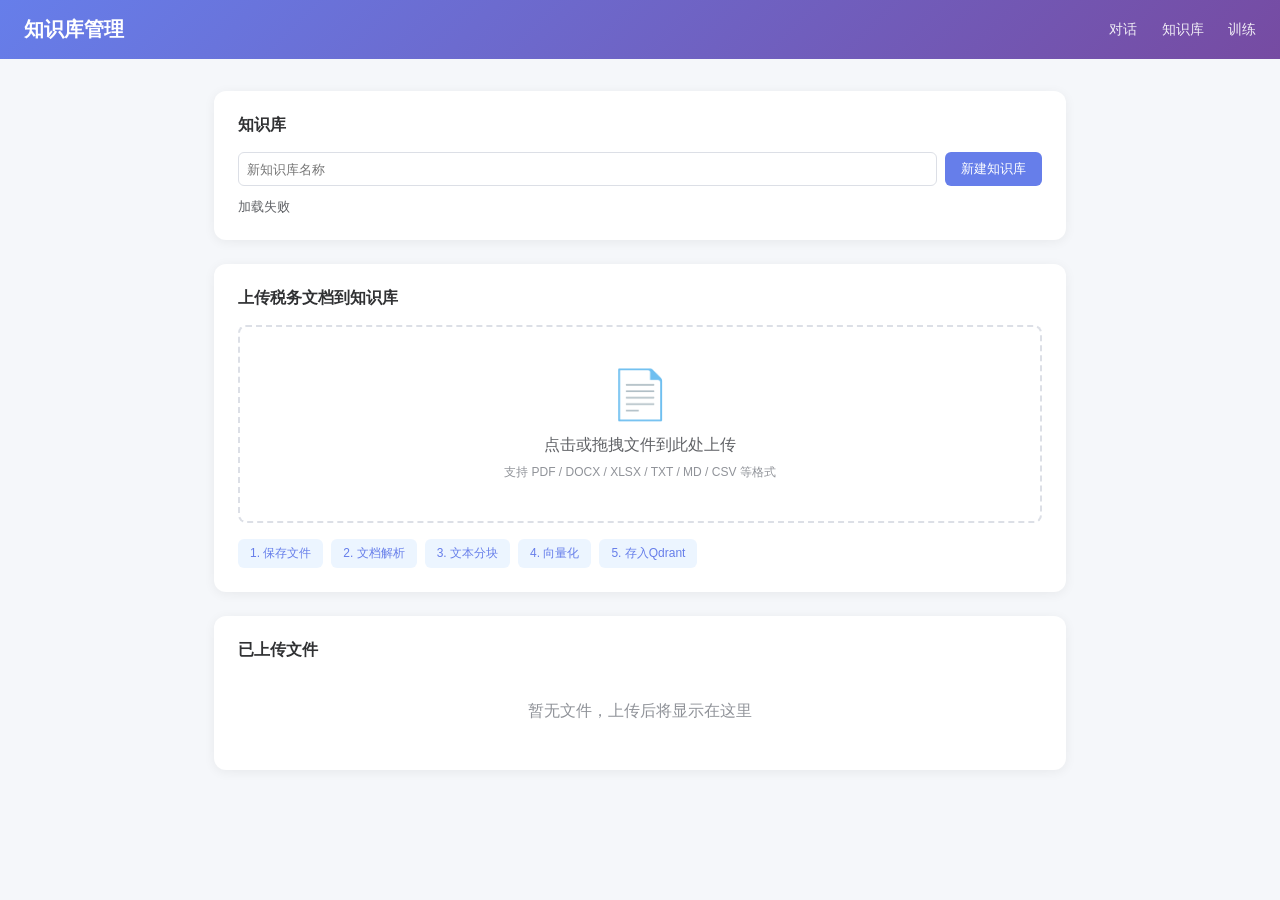
==== web/templates/knowledge.html @ 7cf4ede6 "261008，问题排查" ====
<!DOCTYPE html>
<html lang="zh-CN">
<head>
    <meta charset="UTF-8">
    <meta name="viewport" content="width=device-width, initial-scale=1.0">
    <title>知识库管理 - 税务Agent</title>
    <style>
        * { box-sizing: border-box; margin: 0; padding: 0; }
        body { font-family: -apple-system, BlinkMacSystemFont, "Segoe UI", "PingFang SC", sans-serif; background: #f5f7fa; min-height: 100vh; }
        header { background: linear-gradient(135deg, #667eea 0%, #764ba2 100%); color: white; padding: 16px 24px; display: flex; justify-content: space-between; align-items: center; }
        header h1 { font-size: 20px; font-weight: 600; }
        nav a { color: white; text-decoration: none; margin-left: 20px; font-size: 14px; opacity: 0.9; }
        nav a:hover { opacity: 1; }
        .container { max-width: 900px; margin: 32px auto; padding: 0 24px; }
        .card { background: white; border-radius: 12px; padding: 24px; box-shadow: 0 2px 12px rgba(0,0,0,0.06); margin-bottom: 24px; }
        .card h2 { font-size: 16px; margin-bottom: 16px; color: #303133; }
        .upload-area { border: 2px dashed #dcdfe6; border-radius: 8px; padding: 40px; text-align: center; cursor: pointer; transition: all 0.2s; }
        .upload-area:hover { border-color: #667eea; background: #f5f7fa; }
        .upload-area.dragover { border-color: #667eea; background: #ecf5ff; }
        .upload-icon { font-size: 48px; margin-bottom: 12px; }
        .upload-text { color: #606266; margin-bottom: 8px; }
        .upload-hint { color: #909399; font-size: 12px; }
        #file-input { display: none; }
        .file-list { margin-top: 16px; }
        .file-item { display: flex; justify-content: space-between; align-items: center; padding: 12px; border-bottom: 1px solid #f0f0f0; }
        .file-item:last-child { border-bottom: none; }
        .file-name { color: #303133; font-size: 14px; }
        .file-status { font-size: 12px; padding: 4px 10px; border-radius: 12px; }
        .status-pending { background: #fdf6ec; color: #e6a23c; }
        .status-success { background: #f0f9eb; color: #67c23a; }
        .status-error { background: #fef0f0; color: #f56c6c; }
        .pipeline-info { display: flex; gap: 8px; margin-top: 16px; flex-wrap: wrap; }
        .pipeline-step { padding: 6px 12px; background: #ecf5ff; color: #667eea; border-radius: 6px; font-size: 12px; }
        .empty-state { text-align: center; padding: 24px; color: #909399; }
        .delete-btn { background: #fef0f0; color: #f56c6c; border: 1px solid #fbc4c4; padding: 4px 12px; border-radius: 6px; cursor: pointer; font-size: 12px; margin-left: 8px; }
        .delete-btn:hover { background: #f56c6c; color: white; }
    </style>
</head>
<body>
    <header>
        <h1>知识库管理</h1>
        <nav>
            <a href="/">对话</a>
            <a href="/knowledge">知识库</a>
            <a href="/training">训练</a>
        </nav>
    </header>
    <div class="container">
        <div class="card">
            <h2>知识库</h2>
            <div style="display:flex; gap:8px; margin-bottom:12px;">
                <input id="kb-name" placeholder="新知识库名称" style="flex:1; padding:8px; border:1px solid #dcdfe6; border-radius:6px;">
                <button onclick="createDatabase()" style="padding:8px 16px; background:#667eea; color:white; border:none; border-radius:6px; cursor:pointer;">新建知识库</button>
            </div>
            <div id="kb-list" style="font-size:13px; color:#606266;">加载中...</div>
        </div>
        <div class="card">
            <h2>上传税务文档到知识库</h2>
            <div class="upload-area" id="upload-area">
                <div class="upload-icon">📄</div>
                <div class="upload-text">点击或拖拽文件到此处上传</div>
                <div class="upload-hint">支持 PDF / DOCX / XLSX / TXT / MD / CSV 等格式</div>
                <input type="file" id="file-input" multiple>
            </div>
            <div class="pipeline-info">
                <span class="pipeline-step">1. 保存文件</span>
                <span class="pipeline-step">2. 文档解析</span>
                <span class="pipeline-step">3. 文本分块</span>
                <span class="pipeline-step">4. 向量化</span>
                <span class="pipeline-step">5. 存入Qdrant</span>
            </div>
        </div>
        <div class="card">
            <h2>已上传文件</h2>
            <div class="file-list" id="file-list">
                <div class="empty-state">暂无文件，上传后将显示在这里</div>
            </div>
        </div>
    </div>

    <script>
        const uploadArea = document.getElementById('upload-area');
        const fileInput = document.getElementById('file-input');
        const fileList = document.getElementById('file-list');
        // 与后端 main.py 鉴权逻辑对齐
        const AUTH_TOKEN = 'Bearer test_token_123';

        uploadArea.onclick = () => fileInput.click();
        uploadArea.ondragover = e => { e.preventDefault(); uploadArea.classList.add('dragover'); };
        uploadArea.ondragleave = () => uploadArea.classList.remove('dragover');
        uploadArea.ondrop = e => { e.preventDefault(); uploadArea.classList.remove('dragover'); handleFiles(e.dataTransfer.files); };
        fileInput.onchange = e => handleFiles(e.target.files);

        async function loadFileList() {
            try {
                const resp = await fetch('/api/knowledge/files', {
                    headers: { 'Authorization': AUTH_TOKEN },
                });
                const data = await resp.json();
                if (data.success && data.files.length > 0) {
                    fileList.innerHTML = '';
                    data.files.forEach(f => {
                        addFileItem(f.file_id, f.file_name || f.file_path, 'success', true);
                    });
                }
            } catch (err) {
                console.error('加载文件列表失败:', err);
            }
        }

        async function deleteFile(fileId, btn) {
            if (!confirm('确定要删除该文件吗？此操作将同时清除向量库中的内容和磁盘文件。')) return;
            btn.textContent = '删除中...';
            btn.disabled = true;
            try {
                const resp = await fetch('/api/knowledge/files/' + fileId, {
                    method: 'DELETE',
                    headers: { 'Authorization': AUTH_TOKEN },
                });
                if (resp.ok) {
                    const item = document.getElementById('file-' + fileId);
                    if (item) item.remove();
                    if (fileList.children.length === 0) {
                        fileList.innerHTML = '<div class="empty-state">暂无文件，上传后将显示在这里</div>';
                    }
                } else {
                    const err = await resp.json();
                    alert('删除失败: ' + (err.detail || '未知错误'));
                    btn.textContent = '删除';
                    btn.disabled = false;
                }
            } catch (err) {
                alert('删除失败: ' + err.message);
                btn.textContent = '删除';
                btn.disabled = false;
            }
        }

        async function handleFiles(files) {
            for (const file of files) {
                const tempId = 'temp_' + Date.now() + '_' + file.name;
                addFileItem(tempId, file.name, 'pending', false);
                const formData = new FormData();
                formData.append('file', file);
                try {
                    const resp = await fetch('/api/knowledge/upload', {
                        method: 'POST',
                        headers: { 'Authorization': AUTH_TOKEN },
                        body: formData,
                    });
                    const data = await resp.json();
                    if (data.status === 'success') {
                        document.getElementById('file-' + tempId)?.remove();
                        addFileItem(data.file_id, file.name, 'success', true);
                    } else {
                        updateFileItem(tempId, 'error', data.message);
                    }
                } catch (err) {
                    updateFileItem(tempId, 'error', err.message);
                }
            }
            fileInput.value = '';
        }

        function addFileItem(id, name, status, showDelete) {
            const empty = fileList.querySelector('.empty-state');
            if (empty) empty.remove();
            const div = document.createElement('div');
            div.className = 'file-item';
            div.id = 'file-' + id;
            const statusText = status === 'pending' ? '待处理' : status === 'success' ? '已入库' : '失败';
            div.innerHTML = `<span class="file-name">${name}</span><span style="display:flex;align-items:center;gap:8px;"><span class="file-status status-${status}">${statusText}</span>${showDelete ? '<button class="delete-btn" onclick="deleteFile(\'' + id + '\', this)">删除</button>' : ''}</span>`;
            fileList.appendChild(div);
        }

        function updateFileItem(id, status, msg) {
            const item = document.getElementById('file-' + id);
            if (!item) return;
            const statusEl = item.querySelector('.file-status');
            statusEl.className = 'file-status status-' + status;
            statusEl.textContent = msg || status;
        }

        async function loadDatabases() {
            try {
                const resp = await fetch('/api/knowledge/databases', { headers: { 'Authorization': AUTH_TOKEN } });
                const data = await resp.json();
                const list = document.getElementById('kb-list');
                const dbs = data.databases || [];
                if (dbs.length === 0) { list.textContent = '暂无知识库'; return; }
                list.innerHTML = dbs.map(kb =>
                    `<div style="padding:6px 0; border-bottom:1px solid #f0f0f0;">${kb.name || kb.kb_id} <span style="color:#909399;font-size:12px;">（${kb.kb_type}）</span></div>`
                ).join('');
            } catch (e) {
                document.getElementById('kb-list').textContent = '加载失败';
            }
        }

        async function createDatabase() {
            const name = document.getElementById('kb-name').value.trim();
            if (!name) { alert('请输入知识库名称'); return; }
            try {
                const resp = await fetch('/api/knowledge/databases', {
                    method: 'POST',
                    headers: { 'Content-Type': 'application/json', 'Authorization': AUTH_TOKEN },
                    body: JSON.stringify({ name }),
                });
                const data = await resp.json();
                if (resp.ok && data.success) {
                    document.getElementById('kb-name').value = '';
                    loadDatabases();
                } else {
                    alert('创建失败: ' + (data.detail || '未知错误'));
                }
            } catch (e) {
                alert('创建失败: ' + e.message);
            }
        }

        loadDatabases();
        loadFileList();
    </script>
</body>
</html>
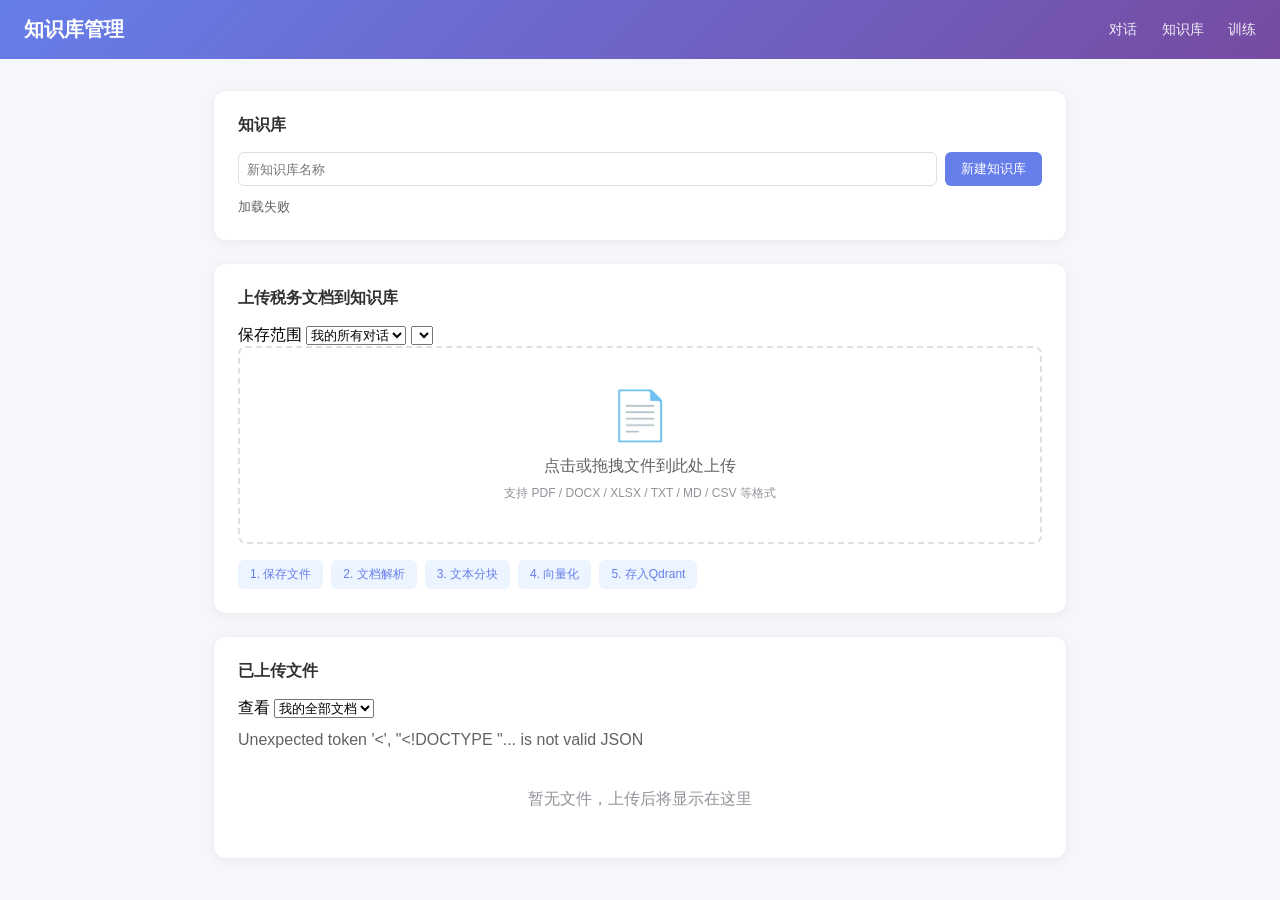
==== commit a86c1935: "更新：完善联网检索，解决回复等待时长问题" ====
--- a/web/templates/knowledge.html
+++ b/web/templates/knowledge.html
@@ -56,6 +56,8 @@
         </div>
         <div class="card">
             <h2>上传税务文档到知识库</h2>
+            <label>保存范围 <select id="upload-scope"><option value="global">我的所有对话</option><option value="session">仅指定对话</option></select></label>
+            <select id="document-session" aria-label="文档所属对话"></select>
             <div class="upload-area" id="upload-area">
                 <div class="upload-icon">📄</div>
                 <div class="upload-text">点击或拖拽文件到此处上传</div>
@@ -72,18 +74,26 @@
         </div>
         <div class="card">
             <h2>已上传文件</h2>
+            <label>查看 <select id="view-scope" onchange="loadFileList()"><option value="all">我的全部文档</option><option value="global">全局文档</option><option value="session">指定对话文档</option></select></label>
+            <label id="admin-documents" hidden><input type="checkbox" id="include-system" onchange="loadFileList()"> 管理员资料与历史隔离文档 <button type="button" onclick="loadFileList(true)">同步云端清单</button></label>
+            <p id="file-message" role="status" style="margin-top:12px;color:#606266"></p>
             <div class="file-list" id="file-list">
                 <div class="empty-state">暂无文件，上传后将显示在这里</div>
             </div>
         </div>
     </div>
+    <dialog id="document-preview" style="width:80vw;max-width:900px;margin:auto;padding:24px;border:1px solid #ddd;border-radius:12px">
+        <button onclick="document.getElementById('document-preview').close()" style="float:right">关闭</button>
+        <h3 id="preview-title"></h3><p id="preview-hint"></p>
+        <pre id="preview-content" style="white-space:pre-wrap;overflow:auto;max-height:65vh;margin-top:16px"></pre>
+    </dialog>
 
     <script>
         const uploadArea = document.getElementById('upload-area');
         const fileInput = document.getElementById('file-input');
         const fileList = document.getElementById('file-list');
         // 与后端 main.py 鉴权逻辑对齐
-        const AUTH_TOKEN = 'Bearer test_token_123';
+        const AUTH_TOKEN = 'Bearer ' + (sessionStorage.getItem('tax_agent_auth_token') || 'test_token_123');
 
         uploadArea.onclick = () => fileInput.click();
         uploadArea.ondragover = e => { e.preventDefault(); uploadArea.classList.add('dragover'); };
@@ -91,20 +101,24 @@
         uploadArea.ondrop = e => { e.preventDefault(); uploadArea.classList.remove('dragover'); handleFiles(e.dataTransfer.files); };
         fileInput.onchange = e => handleFiles(e.target.files);
 
-        async function loadFileList() {
-            try {
-                const resp = await fetch('/api/knowledge/files', {
+        async function loadFileList(refreshCloud = false) {
+            try {
+                const includeSystem = document.getElementById('include-system').checked;
+                const resp = await fetch('/api/knowledge/files?include_system='+includeSystem+'&refresh_cloud='+refreshCloud, {
                     headers: { 'Authorization': AUTH_TOKEN },
                 });
                 const data = await resp.json();
-                if (data.success && data.files.length > 0) {
-                    fileList.innerHTML = '';
-                    data.files.forEach(f => {
-                        addFileItem(f.file_id, f.file_name || f.file_path, 'success', true);
-                    });
-                }
+                if (!resp.ok) throw new Error(data.detail || '清单读取失败');
+                fileList.innerHTML = '<div class="empty-state">当前范围暂无文档</div>';
+                const filter = document.getElementById('view-scope').value;
+                const session = document.getElementById('document-session').value;
+                data.files.filter(f => filter === 'all' || (f.scope === filter && (filter !== 'session' || f.session_id === session))).forEach(f => {
+                    addFileItem(f.file_id, f.file_name, f.status === 'active' ? 'success' : 'error', true,
+                        (f.scope === 'global' ? '全局' : f.scope === 'session' ? '仅此对话' : f.scope === 'system' ? '管理员资料' : '历史隔离') + (f.status === 'active' ? '' : ' / ' + f.status));
+                });
+                document.getElementById('file-message').textContent = refreshCloud ? '云端清单已同步；删除会同时清理文本块和向量。' : '';
             } catch (err) {
-                console.error('加载文件列表失败:', err);
+                document.getElementById('file-message').textContent = '加载失败：' + err.message;
             }
         }
 
@@ -137,11 +151,20 @@
         }
 
         async function handleFiles(files) {
+            const scope = document.getElementById('upload-scope').value;
+            const sessionId = document.getElementById('document-session').value;
+            if (scope === 'session' && !sessionId) { alert('请先选择一个对话'); return; }
+            if (scope === 'session') {
+                const response = await fetch('/api/conversations', {method:'POST', headers:{'Authorization':AUTH_TOKEN,'Content-Type':'application/json'}, body:JSON.stringify({session_id:sessionId})});
+                if (!response.ok) { const error = await response.json(); alert(error.detail || '创建对话失败'); return; }
+            }
             for (const file of files) {
                 const tempId = 'temp_' + Date.now() + '_' + file.name;
                 addFileItem(tempId, file.name, 'pending', false);
                 const formData = new FormData();
                 formData.append('file', file);
+                formData.append('scope', scope);
+                if (scope === 'session') formData.append('session_id', sessionId);
                 try {
                     const resp = await fetch('/api/knowledge/upload', {
                         method: 'POST',
@@ -153,24 +176,67 @@
                         document.getElementById('file-' + tempId)?.remove();
                         addFileItem(data.file_id, file.name, 'success', true);
                     } else {
-                        updateFileItem(tempId, 'error', data.message);
+                        updateFileItem(tempId, 'error', data.detail || data.message);
                     }
                 } catch (err) {
                     updateFileItem(tempId, 'error', err.message);
                 }
             }
             fileInput.value = '';
-        }
-
-        function addFileItem(id, name, status, showDelete) {
+            loadFileList();
+        }
+
+        function addFileItem(id, name, status, showDelete, scopeText = '') {
             const empty = fileList.querySelector('.empty-state');
             if (empty) empty.remove();
             const div = document.createElement('div');
             div.className = 'file-item';
             div.id = 'file-' + id;
             const statusText = status === 'pending' ? '待处理' : status === 'success' ? '已入库' : '失败';
-            div.innerHTML = `<span class="file-name">${name}</span><span style="display:flex;align-items:center;gap:8px;"><span class="file-status status-${status}">${statusText}</span>${showDelete ? '<button class="delete-btn" onclick="deleteFile(\'' + id + '\', this)">删除</button>' : ''}</span>`;
+            const title = document.createElement('span'); title.className = 'file-name'; title.textContent = name;
+            const actions = document.createElement('span');
+            const label = document.createElement('span'); label.className = 'file-status status-' + status; label.textContent = scopeText || statusText;
+            actions.appendChild(label);
+            if (showDelete) {
+                const view = document.createElement('button'); view.textContent = '浏览'; view.onclick = () => previewFile(id); actions.appendChild(view);
+                const remove = document.createElement('button'); remove.className = 'delete-btn'; remove.textContent = '删除'; remove.onclick = () => deleteFile(id, remove); actions.appendChild(remove);
+            }
+            div.append(title, actions);
             fileList.appendChild(div);
+        }
+
+        async function previewFile(id) {
+            try {
+                const response = await fetch('/api/knowledge/files/'+encodeURIComponent(id)+'/content', {headers:{'Authorization':AUTH_TOKEN}});
+                const data = await response.json();
+                if (!response.ok) throw new Error(data.detail || '正文读取失败');
+                document.getElementById('preview-title').textContent = data.file_name;
+                document.getElementById('preview-content').textContent = data.content;
+                document.getElementById('preview-hint').textContent = data.truncated ? '正文过长，展示前20万字。' : '显示文档解析后的正文。';
+                document.getElementById('document-preview').showModal();
+            } catch (error) { alert(error.message); }
+        }
+
+        async function initializeDocuments() {
+            try {
+                const response = await fetch('/api/me', {headers:{'Authorization':AUTH_TOKEN}});
+                const user = await response.json();
+                if (!response.ok) throw new Error(user.detail || '登录失败，请回首页配置访问 Token');
+                if (user.is_developer) {
+                    document.getElementById('admin-documents').hidden = false;
+                    document.getElementById('upload-scope').add(new Option('管理员系统资料', 'system'));
+                }
+                const listResponse = await fetch('/api/conversations', {headers:{'Authorization':AUTH_TOKEN}});
+                const data = await listResponse.json();
+                if (!listResponse.ok) throw new Error(data.detail || '对话读取失败');
+                const active = new URLSearchParams(location.search).get('session_id') || localStorage.getItem('tax_agent_session_id') || 'session_' + Date.now();
+                const selector = document.getElementById('document-session');
+                selector.add(new Option('当前新对话', active));
+                (data.conversations || []).forEach(c => selector.add(new Option(c.title || c.session_id, c.session_id)));
+                selector.value = active;
+                selector.onchange = () => loadFileList();
+                loadFileList();
+            } catch (error) { document.getElementById('file-message').textContent = error.message; }
         }
 
         function updateFileItem(id, status, msg) {
@@ -188,9 +254,13 @@
                 const list = document.getElementById('kb-list');
                 const dbs = data.databases || [];
                 if (dbs.length === 0) { list.textContent = '暂无知识库'; return; }
-                list.innerHTML = dbs.map(kb =>
-                    `<div style="padding:6px 0; border-bottom:1px solid #f0f0f0;">${kb.name || kb.kb_id} <span style="color:#909399;font-size:12px;">（${kb.kb_type}）</span></div>`
-                ).join('');
+                list.replaceChildren();
+                dbs.forEach(kb => {
+                    const row = document.createElement('div');
+                    row.style.cssText = 'padding:6px 0;border-bottom:1px solid #f0f0f0';
+                    row.textContent = `${kb.name || kb.kb_id}（${kb.kb_type}）`;
+                    list.appendChild(row);
+                });
             } catch (e) {
                 document.getElementById('kb-list').textContent = '加载失败';
             }
@@ -218,7 +288,7 @@
         }
 
         loadDatabases();
-        loadFileList();
+        initializeDocuments();
     </script>
 </body>
-</html>+</html>
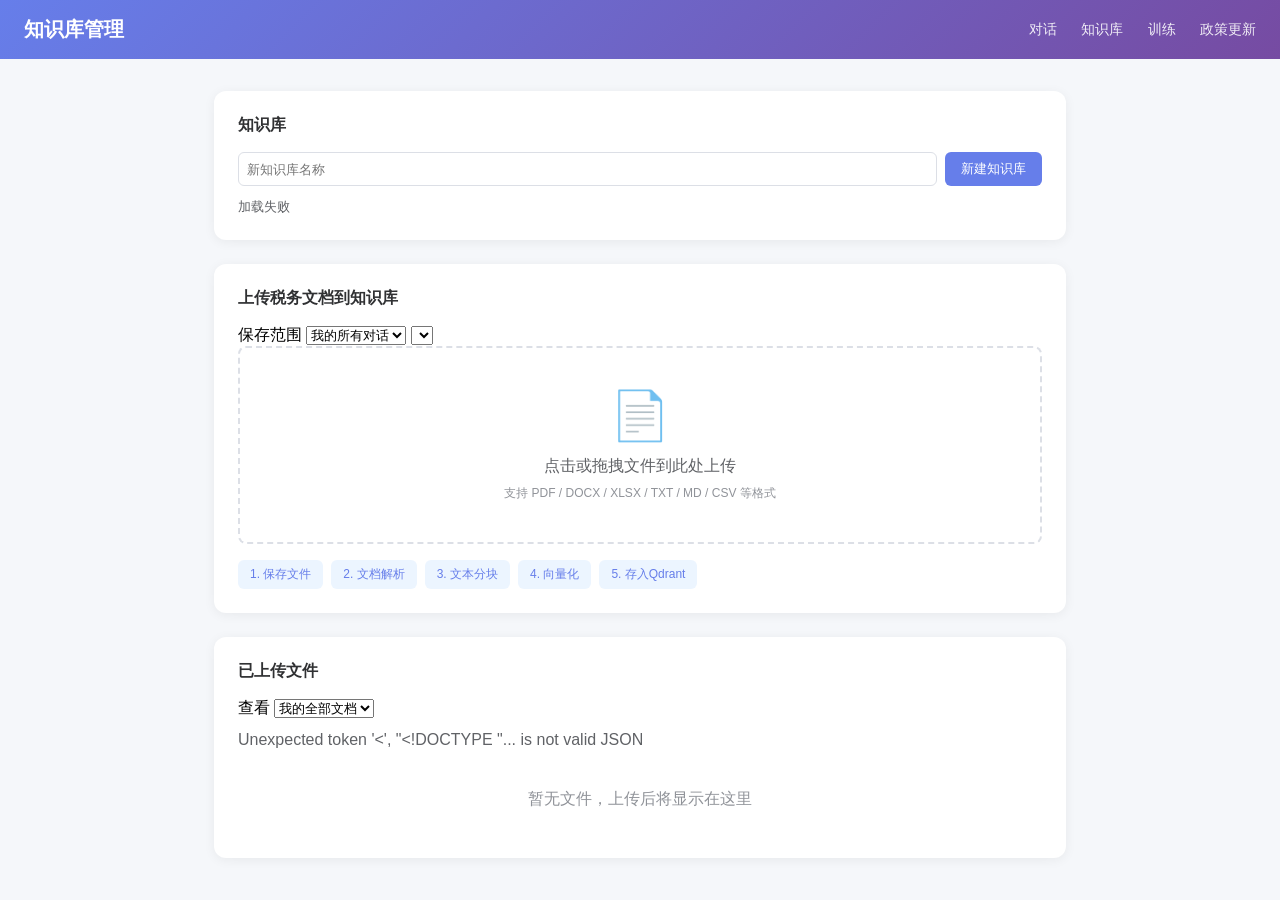
==== commit 72f8e30a: "更新：配置、政策更新" ====
--- a/web/templates/knowledge.html
+++ b/web/templates/knowledge.html
@@ -43,6 +43,7 @@
             <a href="/">对话</a>
             <a href="/knowledge">知识库</a>
             <a href="/training">训练</a>
+            <a href="/policy#policy-section">政策更新</a>
         </nav>
     </header>
     <div class="container">
@@ -92,8 +93,18 @@
         const uploadArea = document.getElementById('upload-area');
         const fileInput = document.getElementById('file-input');
         const fileList = document.getElementById('file-list');
-        // 与后端 main.py 鉴权逻辑对齐
-        const AUTH_TOKEN = 'Bearer ' + (sessionStorage.getItem('tax_agent_auth_token') || 'test_token_123');
+        // 与后端 main.py 鉴权逻辑对齐（角色双Token体系）
+        const DEFAULT_USER_TOKEN = 'test_token_123';
+        const DEFAULT_ADMIN_TOKEN = 'admin_token_456';
+        const currentRole = sessionStorage.getItem('tax_agent_role') || 'user';
+        function getTokenForRole(role) {
+            const stored = sessionStorage.getItem('tax_agent_' + role + '_token');
+            return stored || (role === 'admin' ? DEFAULT_ADMIN_TOKEN : DEFAULT_USER_TOKEN);
+        }
+        function getAuthToken() {
+            return 'Bearer ' + getTokenForRole(currentRole);
+        }
+        let AUTH_TOKEN = getAuthToken();
 
         uploadArea.onclick = () => fileInput.click();
         uploadArea.ondragover = e => { e.preventDefault(); uploadArea.classList.add('dragover'); };
@@ -225,6 +236,7 @@
                 if (user.is_developer) {
                     document.getElementById('admin-documents').hidden = false;
                     document.getElementById('upload-scope').add(new Option('管理员系统资料', 'system'));
+                    document.getElementById('include-system').checked = true;
                 }
                 const listResponse = await fetch('/api/conversations', {headers:{'Authorization':AUTH_TOKEN}});
                 const data = await listResponse.json();
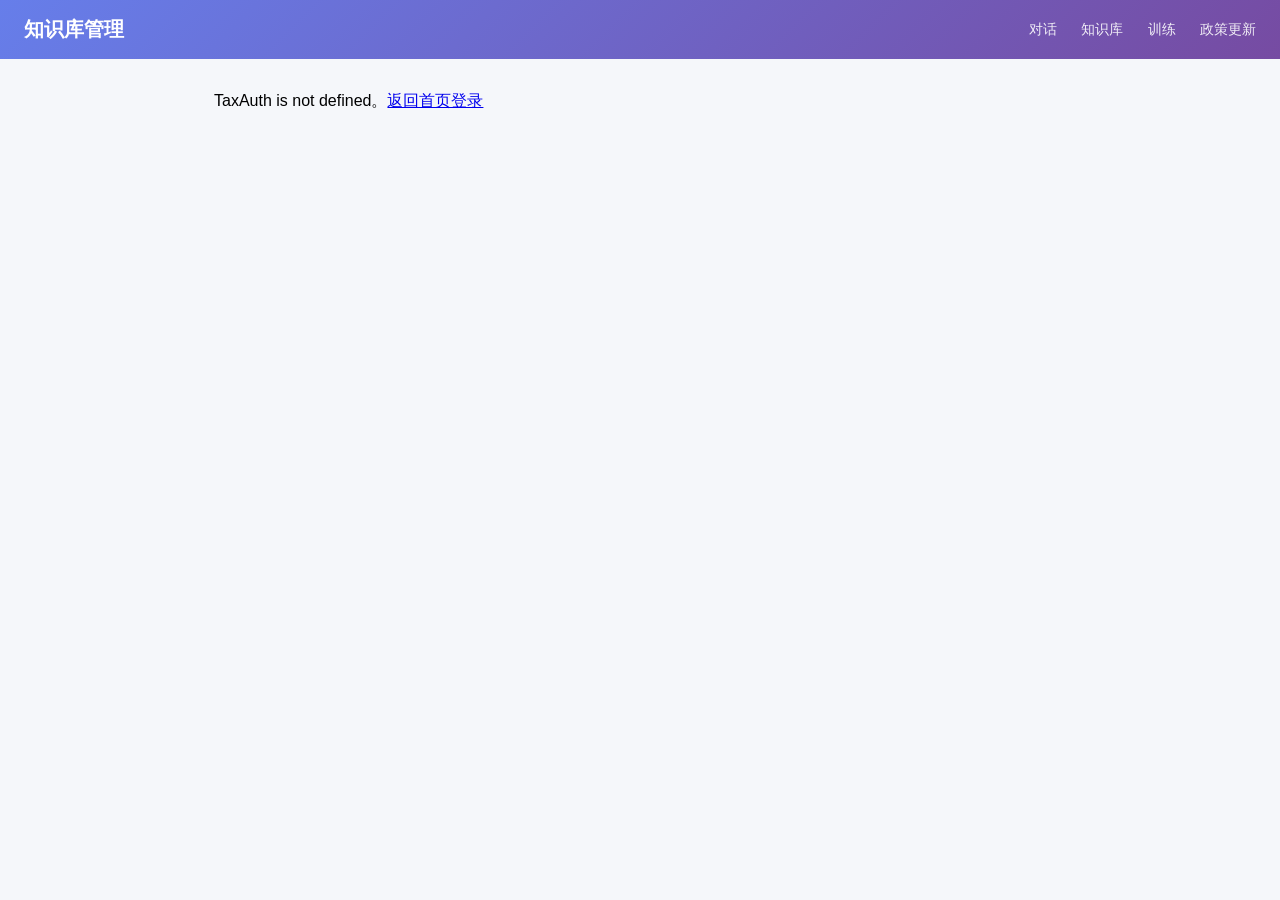
==== commit dcc28993: "fix: 修复认证和配置问题" ====
--- a/web/templates/knowledge.html
+++ b/web/templates/knowledge.html
@@ -46,7 +46,8 @@
             <a href="/policy#policy-section">政策更新</a>
         </nav>
     </header>
-    <div class="container">
+    <p class="container" id="document-auth-notice" role="status">正在验证身份…</p>
+    <div class="container" id="document-content" hidden>
         <div class="card">
             <h2>知识库</h2>
             <div style="display:flex; gap:8px; margin-bottom:12px;">
@@ -88,24 +89,11 @@
         <h3 id="preview-title"></h3><p id="preview-hint"></p>
         <pre id="preview-content" style="white-space:pre-wrap;overflow:auto;max-height:65vh;margin-top:16px"></pre>
     </dialog>
-
+    <script src="/static/auth.js"></script>
     <script>
         const uploadArea = document.getElementById('upload-area');
         const fileInput = document.getElementById('file-input');
         const fileList = document.getElementById('file-list');
-        // 与后端 main.py 鉴权逻辑对齐（角色双Token体系）
-        const DEFAULT_USER_TOKEN = 'test_token_123';
-        const DEFAULT_ADMIN_TOKEN = 'admin_token_456';
-        const currentRole = sessionStorage.getItem('tax_agent_role') || 'user';
-        function getTokenForRole(role) {
-            const stored = sessionStorage.getItem('tax_agent_' + role + '_token');
-            return stored || (role === 'admin' ? DEFAULT_ADMIN_TOKEN : DEFAULT_USER_TOKEN);
-        }
-        function getAuthToken() {
-            return 'Bearer ' + getTokenForRole(currentRole);
-        }
-        let AUTH_TOKEN = getAuthToken();
-
         uploadArea.onclick = () => fileInput.click();
         uploadArea.ondragover = e => { e.preventDefault(); uploadArea.classList.add('dragover'); };
         uploadArea.ondragleave = () => uploadArea.classList.remove('dragover');
@@ -115,9 +103,7 @@
         async function loadFileList(refreshCloud = false) {
             try {
                 const includeSystem = document.getElementById('include-system').checked;
-                const resp = await fetch('/api/knowledge/files?include_system='+includeSystem+'&refresh_cloud='+refreshCloud, {
-                    headers: { 'Authorization': AUTH_TOKEN },
-                });
+                const resp = await TaxAuth.request('/api/knowledge/files?include_system='+includeSystem+'&refresh_cloud='+refreshCloud);
                 const data = await resp.json();
                 if (!resp.ok) throw new Error(data.detail || '清单读取失败');
                 fileList.innerHTML = '<div class="empty-state">当前范围暂无文档</div>';
@@ -138,9 +124,8 @@
             btn.textContent = '删除中...';
             btn.disabled = true;
             try {
-                const resp = await fetch('/api/knowledge/files/' + fileId, {
+                const resp = await TaxAuth.request('/api/knowledge/files/' + fileId, {
                     method: 'DELETE',
-                    headers: { 'Authorization': AUTH_TOKEN },
                 });
                 if (resp.ok) {
                     const item = document.getElementById('file-' + fileId);
@@ -166,8 +151,13 @@
             const sessionId = document.getElementById('document-session').value;
             if (scope === 'session' && !sessionId) { alert('请先选择一个对话'); return; }
             if (scope === 'session') {
-                const response = await fetch('/api/conversations', {method:'POST', headers:{'Authorization':AUTH_TOKEN,'Content-Type':'application/json'}, body:JSON.stringify({session_id:sessionId})});
-                if (!response.ok) { const error = await response.json(); alert(error.detail || '创建对话失败'); return; }
+                try {
+                    const response = await TaxAuth.request('/api/conversations', {method:'POST', headers:{'Content-Type':'application/json'}, body:JSON.stringify({session_id:sessionId})});
+                    if (!response.ok) throw new Error((await response.json()).detail || '创建对话失败');
+                } catch (error) {
+                    if (error.name !== 'AbortError') document.getElementById('file-message').textContent = error.message;
+                    return;
+                }
             }
             for (const file of files) {
                 const tempId = 'temp_' + Date.now() + '_' + file.name;
@@ -177,9 +167,8 @@
                 formData.append('scope', scope);
                 if (scope === 'session') formData.append('session_id', sessionId);
                 try {
-                    const resp = await fetch('/api/knowledge/upload', {
+                    const resp = await TaxAuth.request('/api/knowledge/upload', {
                         method: 'POST',
-                        headers: { 'Authorization': AUTH_TOKEN },
                         body: formData,
                     });
                     const data = await resp.json();
@@ -218,7 +207,7 @@
 
         async function previewFile(id) {
             try {
-                const response = await fetch('/api/knowledge/files/'+encodeURIComponent(id)+'/content', {headers:{'Authorization':AUTH_TOKEN}});
+                const response = await TaxAuth.request('/api/knowledge/files/'+encodeURIComponent(id)+'/content');
                 const data = await response.json();
                 if (!response.ok) throw new Error(data.detail || '正文读取失败');
                 document.getElementById('preview-title').textContent = data.file_name;
@@ -228,27 +217,42 @@
             } catch (error) { alert(error.message); }
         }
 
+        const documentNotice = document.getElementById('document-auth-notice');
+        const documentContent = document.getElementById('document-content');
+        function showDocumentAuthError(message) {
+            document.getElementById('document-preview').close();
+            documentContent.hidden = true;
+            const link = document.createElement('a');
+            link.href = '/'; link.textContent = '返回首页登录';
+            documentNotice.hidden = false;
+            documentNotice.replaceChildren(message + '。', link);
+        }
+        window.addEventListener('tax-auth-changed', event => {
+            if (!TaxAuth.user()) showDocumentAuthError(event.detail.message);
+        });
         async function initializeDocuments() {
             try {
-                const response = await fetch('/api/me', {headers:{'Authorization':AUTH_TOKEN}});
-                const user = await response.json();
-                if (!response.ok) throw new Error(user.detail || '登录失败，请回首页配置访问 Token');
+                const user = await TaxAuth.restore();
+                if (!user) { showDocumentAuthError('请先登录'); return; }
+                documentNotice.hidden = true;
+                documentContent.hidden = false;
                 if (user.is_developer) {
                     document.getElementById('admin-documents').hidden = false;
                     document.getElementById('upload-scope').add(new Option('管理员系统资料', 'system'));
                     document.getElementById('include-system').checked = true;
                 }
-                const listResponse = await fetch('/api/conversations', {headers:{'Authorization':AUTH_TOKEN}});
+                const listResponse = await TaxAuth.request('/api/conversations');
                 const data = await listResponse.json();
                 if (!listResponse.ok) throw new Error(data.detail || '对话读取失败');
-                const active = new URLSearchParams(location.search).get('session_id') || localStorage.getItem('tax_agent_session_id') || 'session_' + Date.now();
+                const active = new URLSearchParams(location.search).get('session_id') || localStorage.getItem('tax_agent_session_id_' + user.role) || 'session_' + Date.now();
                 const selector = document.getElementById('document-session');
                 selector.add(new Option('当前新对话', active));
                 (data.conversations || []).forEach(c => selector.add(new Option(c.title || c.session_id, c.session_id)));
                 selector.value = active;
                 selector.onchange = () => loadFileList();
                 loadFileList();
-            } catch (error) { document.getElementById('file-message').textContent = error.message; }
+                loadDatabases();
+            } catch (error) { if (error.name !== 'AbortError') showDocumentAuthError(error.message); }
         }
 
         function updateFileItem(id, status, msg) {
@@ -261,7 +265,7 @@
 
         async function loadDatabases() {
             try {
-                const resp = await fetch('/api/knowledge/databases', { headers: { 'Authorization': AUTH_TOKEN } });
+                const resp = await TaxAuth.request('/api/knowledge/databases');
                 const data = await resp.json();
                 const list = document.getElementById('kb-list');
                 const dbs = data.databases || [];
@@ -282,9 +286,9 @@
             const name = document.getElementById('kb-name').value.trim();
             if (!name) { alert('请输入知识库名称'); return; }
             try {
-                const resp = await fetch('/api/knowledge/databases', {
+                const resp = await TaxAuth.request('/api/knowledge/databases', {
                     method: 'POST',
-                    headers: { 'Content-Type': 'application/json', 'Authorization': AUTH_TOKEN },
+                    headers: { 'Content-Type': 'application/json'},
                     body: JSON.stringify({ name }),
                 });
                 const data = await resp.json();
@@ -299,7 +303,6 @@
             }
         }
 
-        loadDatabases();
         initializeDocuments();
     </script>
 </body>
